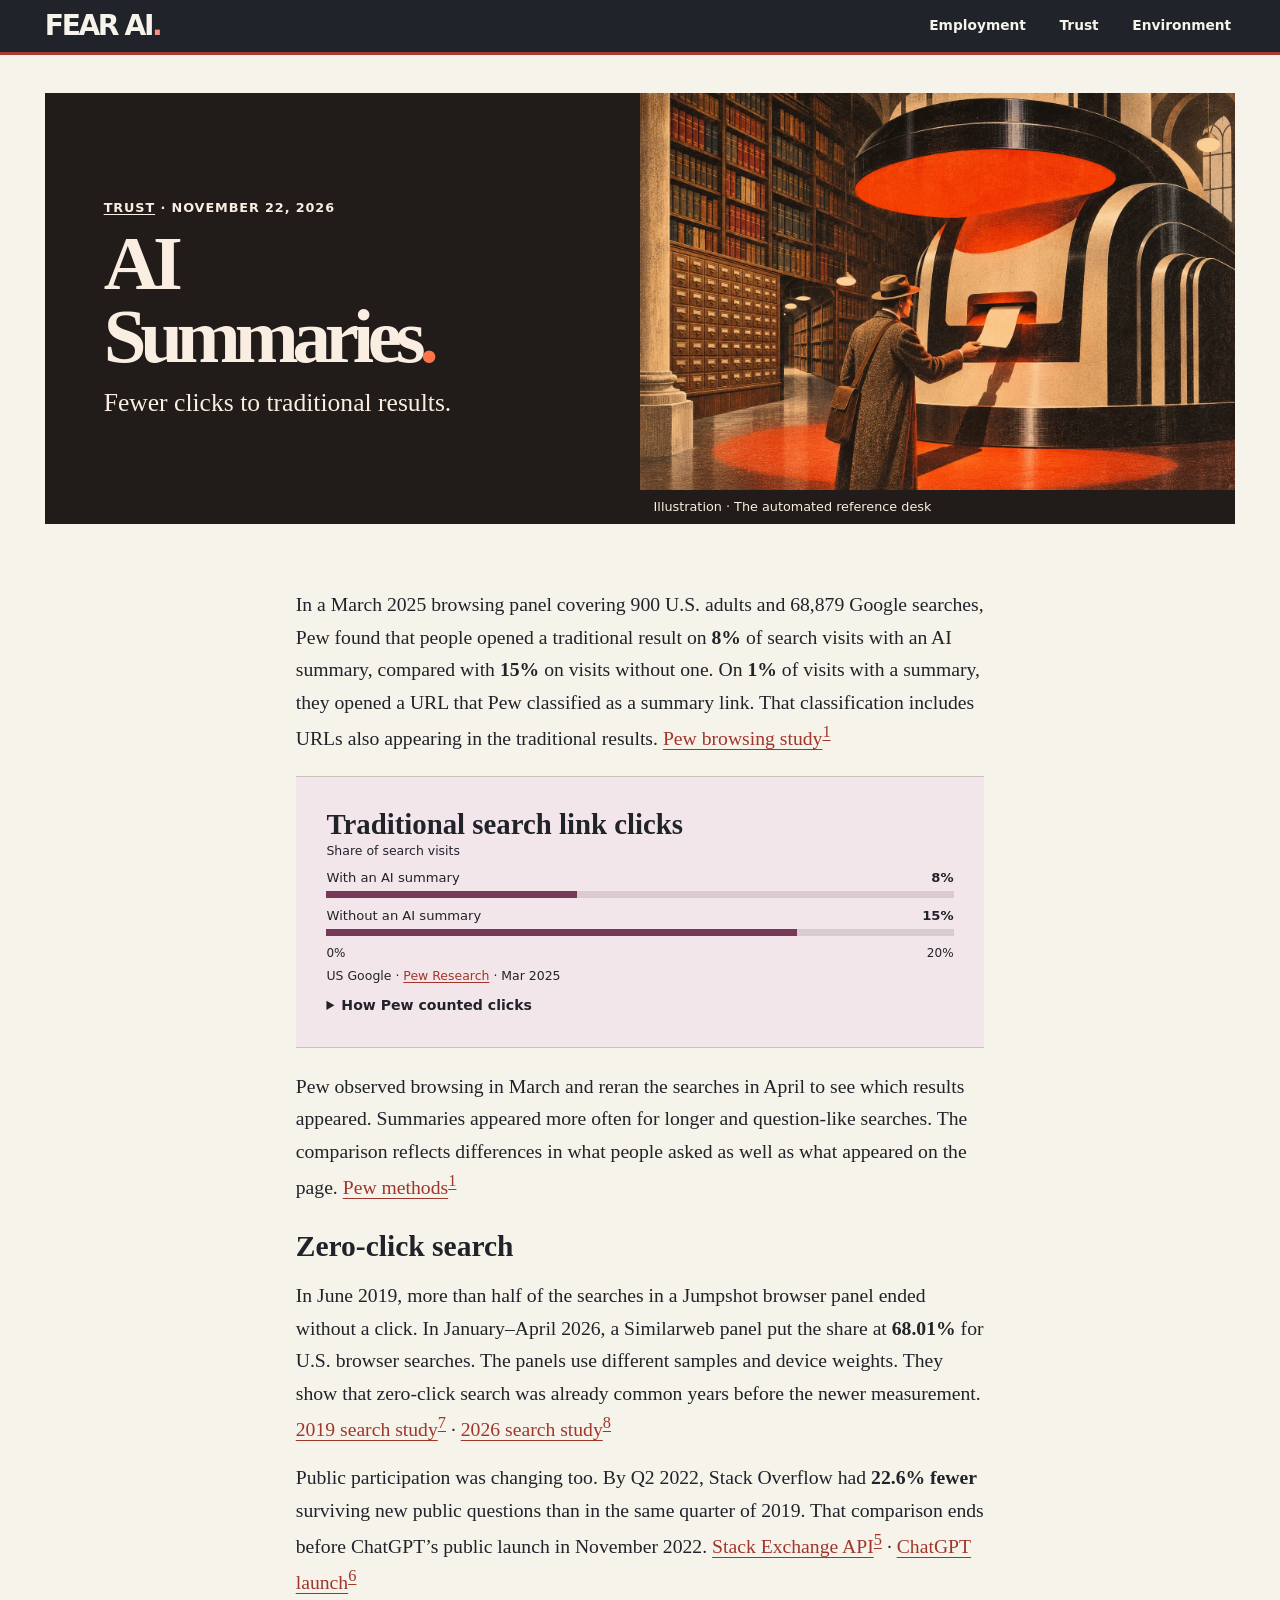
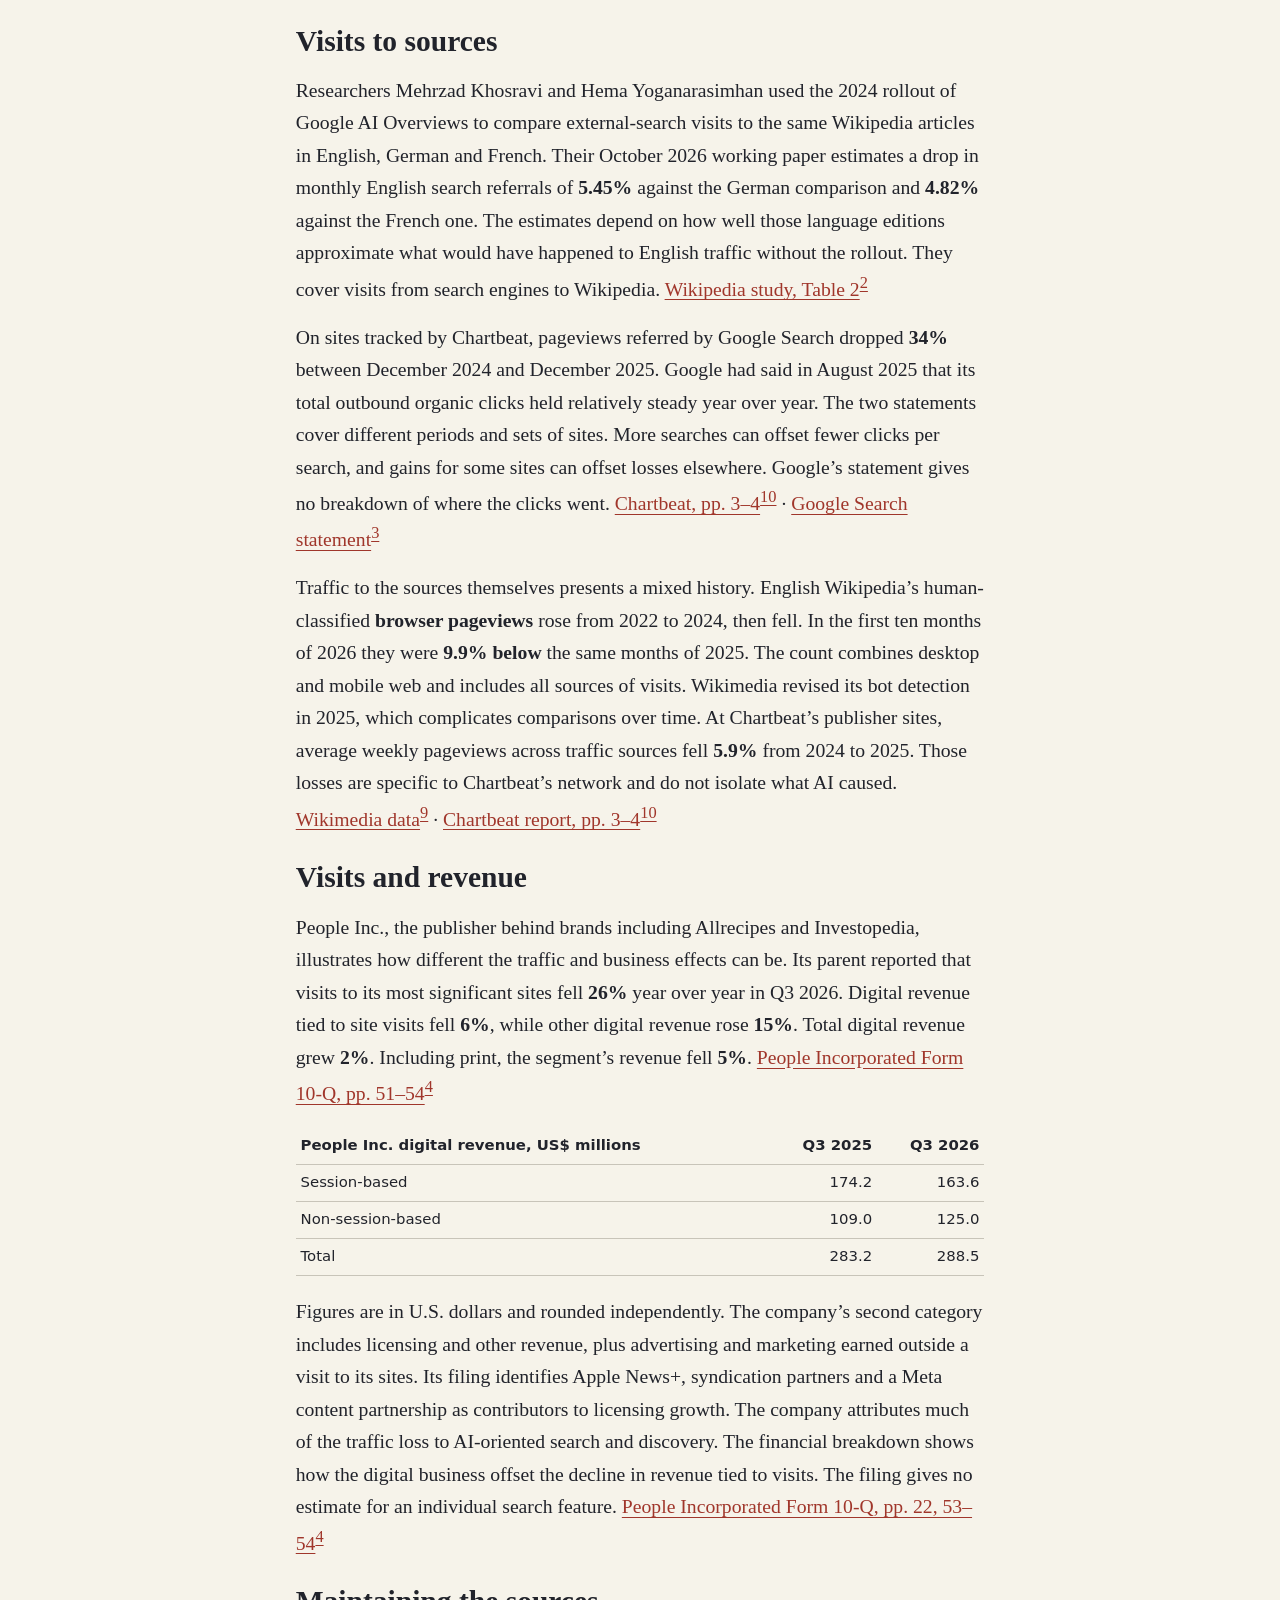
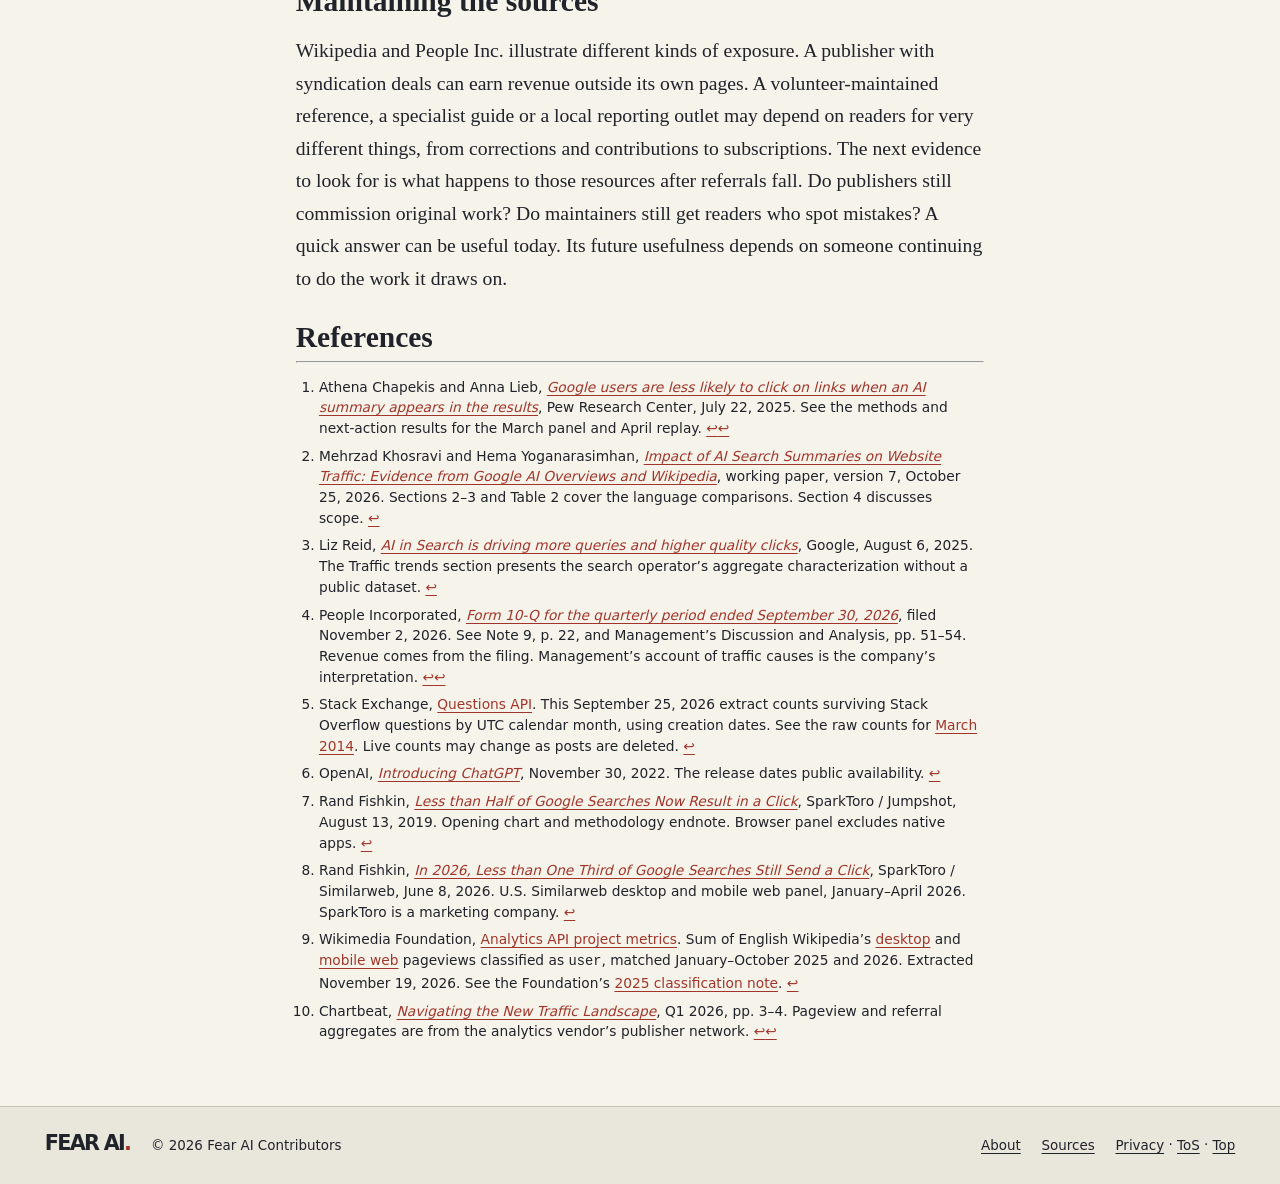
==== ai-summaries/index.html @ e3536534 "Launch the redesigned homepage and publish AI Summaries" ====
<!doctype html>
<html lang="en">
<head>
  <meta charset="utf-8">
  <meta name="viewport" content="width=device-width, initial-scale=1">
  <meta name="description" content="Fewer clicks to traditional results.">
  <meta name="theme-color" content="#21232b">
  <title>AI Summaries — Fear AI</title>
  <link rel="canonical" href="https://aifearai.com/ai-summaries/">
  <link rel="icon" href="/assets/mark.svg" type="image/svg+xml">
  <link rel="stylesheet" href="/assets/editorial.css">
  <meta property="og:image" content="https://aifearai.com/assets/kiosk.webp">
</head>
<body class="editorial" id="top">
  <a class="skip" href="#main">Skip to content</a>
  <header class="front-header">
    <div class="shell front-masthead">
      <a class="wordmark" href="/" aria-label="Fear AI home">FEAR AI<span>.</span></a>
      <nav class="front-nav" aria-label="Subjects">
        <a href="/#employment">Employment</a>
        <a href="/#trust">Trust</a>
        <a href="/#environment">Environment</a>
      </nav>
    </div>
  </header>
  <main class="shell" id="main">
    <article class="publication">
      <header class="article-cover">
        <div class="cover-copy">
          <p class="cover-kicker"><a href="/#trust">Trust</a> · <time datetime="2026-11-22">November 22, 2026</time></p>
          <h1>AI<br>Summaries<span>.</span></h1>
          <p class="cover-deck">Fewer clicks to traditional results.</p>
        </div>
        <figure class="cover-art">
          <img src="/assets/kiosk.webp" width="1536" height="1024" alt="A visitor receives a slip from an oversized answer machine in a library.">
          <figcaption>Illustration · The automated reference desk</figcaption>
        </figure>
      </header>
      <div class="article-body">
        <p>In a March 2025 browsing panel covering 900 U.S. adults and 68,879 Google searches, Pew found that people opened a traditional result on <strong>8%</strong> of search visits with an AI summary, compared with <strong>15%</strong> on visits without one. On <strong>1%</strong> of visits with a summary, they opened a URL that Pew classified as a summary link. That classification includes URLs also appearing in the traditional results. <a href="https://www.pewresearch.org/short-reads/2025/07/21/google-users-are-less-likely-to-click-on-links-when-an-ai-summary-appears-in-the-results/">Pew browsing study</a><sup id="fnref-ref-pew-search-clicks"><a class="footnote-ref" href="#fn-ref-pew-search-clicks">1</a></sup></p>
<div class="article-evidence front-evidence"><figure aria-labelledby="evidence-chart-title" aria-describedby="evidence-source">
          <h2 id="evidence-chart-title">Traditional search link clicks</h2>
          <p class="evidence-unit">Share of search visits</p>
          <dl class="evidence-bars">
            <div style="--bar: 40%">
              <dt>With an AI summary</dt>
              <dd>8%</dd>
            </div>
            <div style="--bar: 75%">
              <dt>Without an AI summary</dt>
              <dd>15%</dd>
            </div>
          </dl>
          <div class="evidence-axis" aria-hidden="true"><span>0%</span><span>20%</span></div>
          <figcaption class="chart-source" id="evidence-source">US Google · <a href="https://www.pewresearch.org/short-reads/2025/07/21/google-users-are-less-likely-to-click-on-links-when-an-ai-summary-appears-in-the-results/">Pew Research</a> · Mar 2025</figcaption>
        </figure>
        <details>
          <summary>How Pew counted clicks</summary>
          <p>Pew reconstructed result pages in April. A URL in both the summary and the traditional results counted as a summary link.</p>
        </details></div>

<p>Pew observed browsing in March and reran the searches in April to see which results appeared. Summaries appeared more often for longer and question-like searches. The comparison reflects differences in what people asked as well as what appeared on the page. <a href="https://www.pewresearch.org/short-reads/2025/07/21/google-users-are-less-likely-to-click-on-links-when-an-ai-summary-appears-in-the-results/">Pew methods</a><sup id="fnref2-ref-pew-search-clicks"><a class="footnote-ref" href="#fn-ref-pew-search-clicks">1</a></sup></p>
<h2>Zero-click search</h2>
<p>In June 2019, more than half of the searches in a Jumpshot browser panel ended without a click. In January–April 2026, a Similarweb panel put the share at <strong>68.01%</strong> for U.S. browser searches. The panels use different samples and device weights. They show that zero-click search was already common years before the newer measurement. <a href="https://sparktoro.com/blog/less-than-half-of-google-searches-now-result-in-a-click/">2019 search study</a><sup id="fnref-ref-zero-click-early"><a class="footnote-ref" href="#fn-ref-zero-click-early">7</a></sup> · <a href="https://sparktoro.com/blog/in-2026-less-than-one-third-of-google-searches-still-send-a-click/">2026 search study</a><sup id="fnref-ref-zero-click-recent"><a class="footnote-ref" href="#fn-ref-zero-click-recent">8</a></sup></p>
<p>Public participation was changing too. By Q2 2022, Stack Overflow had <strong>22.6% fewer</strong> surviving new public questions than in the same quarter of 2019. That comparison ends before ChatGPT’s public launch in November 2022. <a href="https://api.stackexchange.com/docs/questions">Stack Exchange API</a><sup id="fnref-ref-stack-questions"><a class="footnote-ref" href="#fn-ref-stack-questions">5</a></sup> · <a href="https://openai.com/index/chatgpt/">ChatGPT launch</a><sup id="fnref-ref-chatgpt-launch"><a class="footnote-ref" href="#fn-ref-chatgpt-launch">6</a></sup></p>
<h2>Visits to sources</h2>
<p>Researchers Mehrzad Khosravi and Hema Yoganarasimhan used the 2024 rollout of Google AI Overviews to compare external-search visits to the same Wikipedia articles in English, German and French. Their October 2026 working paper estimates a drop in monthly English search referrals of <strong>5.45%</strong> against the German comparison and <strong>4.82%</strong> against the French one. The estimates depend on how well those language editions approximate what would have happened to English traffic without the rollout. They cover visits from search engines to Wikipedia. <a href="https://arxiv.org/html/2602.18455v7">Wikipedia study, Table 2</a><sup id="fnref-ref-wikipedia-overviews"><a class="footnote-ref" href="#fn-ref-wikipedia-overviews">2</a></sup></p>
<p>On sites tracked by Chartbeat, pageviews referred by Google Search dropped <strong>34%</strong> between December 2024 and December 2025. Google had said in August 2025 that its total outbound organic clicks held relatively steady year over year. The two statements cover different periods and sets of sites. More searches can offset fewer clicks per search, and gains for some sites can offset losses elsewhere. Google’s statement gives no breakdown of where the clicks went. <a href="https://lp.chartbeat.com/hubfs/Chartbeat-Report-2026Q1.pdf">Chartbeat, pp. 3–4</a><sup id="fnref-ref-chartbeat-traffic"><a class="footnote-ref" href="#fn-ref-chartbeat-traffic">10</a></sup> · <a href="https://blog.google/products-and-platforms/products/search/ai-search-driving-more-queries-higher-quality-clicks/">Google Search statement</a><sup id="fnref-ref-google-organic-clicks"><a class="footnote-ref" href="#fn-ref-google-organic-clicks">3</a></sup></p>
<p>Traffic to the sources themselves presents a mixed history. English Wikipedia’s human-classified <strong>browser pageviews</strong> rose from 2022 to 2024, then fell. In the first ten months of 2026 they were <strong>9.9% below</strong> the same months of 2025. The count combines desktop and mobile web and includes all sources of visits. Wikimedia revised its bot detection in 2025, which complicates comparisons over time. At Chartbeat’s publisher sites, average weekly pageviews across traffic sources fell <strong>5.9%</strong> from 2024 to 2025. Those losses are specific to Chartbeat’s network and do not isolate what AI caused. <a href="https://doc.wikimedia.org/generated-data-platform/aqs/analytics-api/examples/project-metrics.html">Wikimedia data</a><sup id="fnref-ref-wikipedia-browser"><a class="footnote-ref" href="#fn-ref-wikipedia-browser">9</a></sup> · <a href="https://lp.chartbeat.com/hubfs/Chartbeat-Report-2026Q1.pdf">Chartbeat report, pp. 3–4</a><sup id="fnref2-ref-chartbeat-traffic"><a class="footnote-ref" href="#fn-ref-chartbeat-traffic">10</a></sup></p>
<h2>Visits and revenue</h2>
<p>People Inc., the publisher behind brands including Allrecipes and Investopedia, illustrates how different the traffic and business effects can be. Its parent reported that visits to its most significant sites fell <strong>26%</strong> year over year in Q3 2026. Digital revenue tied to site visits fell <strong>6%</strong>, while other digital revenue rose <strong>15%</strong>. Total digital revenue grew <strong>2%</strong>. Including print, the segment’s revenue fell <strong>5%</strong>. <a href="https://www.sec.gov/Archives/edgar/data/1800227/000162828026068882/ppli-20260930.htm">People Incorporated Form 10-Q, pp. 51–54</a><sup id="fnref-ref-people-digital-q3"><a class="footnote-ref" href="#fn-ref-people-digital-q3">4</a></sup></p>
<table>
<thead>
<tr>
<th>People Inc. digital revenue, US$ millions</th>
<th style="text-align: right;">Q3 2025</th>
<th style="text-align: right;">Q3 2026</th>
</tr>
</thead>
<tbody>
<tr>
<td>Session-based</td>
<td style="text-align: right;">174.2</td>
<td style="text-align: right;">163.6</td>
</tr>
<tr>
<td>Non-session-based</td>
<td style="text-align: right;">109.0</td>
<td style="text-align: right;">125.0</td>
</tr>
<tr>
<td>Total</td>
<td style="text-align: right;">283.2</td>
<td style="text-align: right;">288.5</td>
</tr>
</tbody>
</table>
<p>Figures are in U.S. dollars and rounded independently. The company’s second category includes licensing and other revenue, plus advertising and marketing earned outside a visit to its sites. Its filing identifies Apple News+, syndication partners and a Meta content partnership as contributors to licensing growth. The company attributes much of the traffic loss to AI-oriented search and discovery. The financial breakdown shows how the digital business offset the decline in revenue tied to visits. The filing gives no estimate for an individual search feature. <a href="https://www.sec.gov/Archives/edgar/data/1800227/000162828026068882/ppli-20260930.htm">People Incorporated Form 10-Q, pp. 22, 53–54</a><sup id="fnref2-ref-people-digital-q3"><a class="footnote-ref" href="#fn-ref-people-digital-q3">4</a></sup></p>
<h2>Maintaining the sources</h2>
<p>Wikipedia and People Inc. illustrate different kinds of exposure. A publisher with syndication deals can earn revenue outside its own pages. A volunteer-maintained reference, a specialist guide or a local reporting outlet may depend on readers for very different things, from corrections and contributions to subscriptions. The next evidence to look for is what happens to those resources after referrals fall. Do publishers still commission original work? Do maintainers still get readers who spot mistakes? A quick answer can be useful today. Its future usefulness depends on someone continuing to do the work it draws on.</p>
<h2 id="references">References</h2>

<div class="footnote">
<hr />
<ol>
<li id="fn-ref-pew-search-clicks">
<p>Athena Chapekis and Anna Lieb, <a href="https://www.pewresearch.org/short-reads/2025/07/21/google-users-are-less-likely-to-click-on-links-when-an-ai-summary-appears-in-the-results/"><em>Google users are less likely to click on links when an AI summary appears in the results</em></a>, Pew Research Center, July 22, 2025. See the methods and next-action results for the March panel and April replay.&#160;<a class="footnote-backref" href="#fnref-ref-pew-search-clicks" title="Jump back to footnote 1 in the text">&#8617;</a><a class="footnote-backref" href="#fnref2-ref-pew-search-clicks" title="Jump back to footnote 1 in the text">&#8617;</a></p>
</li>
<li id="fn-ref-wikipedia-overviews">
<p>Mehrzad Khosravi and Hema Yoganarasimhan, <a href="https://arxiv.org/html/2602.18455v7"><em>Impact of AI Search Summaries on Website Traffic: Evidence from Google AI Overviews and Wikipedia</em></a>, working paper, version 7, October 25, 2026. Sections 2–3 and Table 2 cover the language comparisons. Section 4 discusses scope.&#160;<a class="footnote-backref" href="#fnref-ref-wikipedia-overviews" title="Jump back to footnote 2 in the text">&#8617;</a></p>
</li>
<li id="fn-ref-google-organic-clicks">
<p>Liz Reid, <a href="https://blog.google/products-and-platforms/products/search/ai-search-driving-more-queries-higher-quality-clicks/"><em>AI in Search is driving more queries and higher quality clicks</em></a>, Google, August 6, 2025. The Traffic trends section presents the search operator’s aggregate characterization without a public dataset.&#160;<a class="footnote-backref" href="#fnref-ref-google-organic-clicks" title="Jump back to footnote 3 in the text">&#8617;</a></p>
</li>
<li id="fn-ref-people-digital-q3">
<p>People Incorporated, <a href="https://www.sec.gov/Archives/edgar/data/1800227/000162828026068882/ppli-20260930.htm"><em>Form 10-Q for the quarterly period ended September 30, 2026</em></a>, filed November 2, 2026. See Note 9, p. 22, and Management’s Discussion and Analysis, pp. 51–54. Revenue comes from the filing. Management’s account of traffic causes is the company’s interpretation.&#160;<a class="footnote-backref" href="#fnref-ref-people-digital-q3" title="Jump back to footnote 4 in the text">&#8617;</a><a class="footnote-backref" href="#fnref2-ref-people-digital-q3" title="Jump back to footnote 4 in the text">&#8617;</a></p>
</li>
<li id="fn-ref-stack-questions">
<p>Stack Exchange, <a href="https://api.stackexchange.com/docs/questions">Questions API</a>. This September 25, 2026 extract counts surviving Stack Overflow questions by UTC calendar month, using creation dates. See the raw counts for <a href="https://api.stackexchange.com/2.3/questions?site=stackoverflow&amp;fromdate=1393632000&amp;todate=1396310399&amp;filter=total">March 2014</a>. Live counts may change as posts are deleted.&#160;<a class="footnote-backref" href="#fnref-ref-stack-questions" title="Jump back to footnote 5 in the text">&#8617;</a></p>
</li>
<li id="fn-ref-chatgpt-launch">
<p>OpenAI, <a href="https://openai.com/index/chatgpt/"><em>Introducing ChatGPT</em></a>, November 30, 2022. The release dates public availability.&#160;<a class="footnote-backref" href="#fnref-ref-chatgpt-launch" title="Jump back to footnote 6 in the text">&#8617;</a></p>
</li>
<li id="fn-ref-zero-click-early">
<p>Rand Fishkin, <a href="https://sparktoro.com/blog/less-than-half-of-google-searches-now-result-in-a-click/"><em>Less than Half of Google Searches Now Result in a Click</em></a>, SparkToro / Jumpshot, August 13, 2019. Opening chart and methodology endnote. Browser panel excludes native apps.&#160;<a class="footnote-backref" href="#fnref-ref-zero-click-early" title="Jump back to footnote 7 in the text">&#8617;</a></p>
</li>
<li id="fn-ref-zero-click-recent">
<p>Rand Fishkin, <a href="https://sparktoro.com/blog/in-2026-less-than-one-third-of-google-searches-still-send-a-click/"><em>In 2026, Less than One Third of Google Searches Still Send a Click</em></a>, SparkToro / Similarweb, June 8, 2026. U.S. Similarweb desktop and mobile web panel, January–April 2026. SparkToro is a marketing company.&#160;<a class="footnote-backref" href="#fnref-ref-zero-click-recent" title="Jump back to footnote 8 in the text">&#8617;</a></p>
</li>
<li id="fn-ref-wikipedia-browser">
<p>Wikimedia Foundation, <a href="https://doc.wikimedia.org/generated-data-platform/aqs/analytics-api/examples/project-metrics.html">Analytics API project metrics</a>. Sum of English Wikipedia’s <a href="https://wikimedia.org/api/rest_v1/metrics/pageviews/aggregate/en.wikipedia.org/desktop/user/monthly/2015070100/2026103100">desktop</a> and <a href="https://wikimedia.org/api/rest_v1/metrics/pageviews/aggregate/en.wikipedia.org/mobile-web/user/monthly/2015070100/2026103100">mobile web</a> pageviews classified as <code>user</code>, matched January–October 2025 and 2026. Extracted November 19, 2026. See the Foundation’s <a href="https://wikimediafoundation.org/news/2025/10/17/new-user-trends-on-wikipedia/">2025 classification note</a>.&#160;<a class="footnote-backref" href="#fnref-ref-wikipedia-browser" title="Jump back to footnote 9 in the text">&#8617;</a></p>
</li>
<li id="fn-ref-chartbeat-traffic">
<p>Chartbeat, <a href="https://lp.chartbeat.com/hubfs/Chartbeat-Report-2026Q1.pdf"><em>Navigating the New Traffic Landscape</em></a>, Q1 2026, pp. 3–4. Pageview and referral aggregates are from the analytics vendor’s publisher network.&#160;<a class="footnote-backref" href="#fnref-ref-chartbeat-traffic" title="Jump back to footnote 10 in the text">&#8617;</a><a class="footnote-backref" href="#fnref2-ref-chartbeat-traffic" title="Jump back to footnote 10 in the text">&#8617;</a></p>
</li>
</ol>
</div>
      </div>
    </article>
  </main>
  <footer class="front-footer">
    <div class="shell footer-content">
      <div class="front-identity">
        <a class="wordmark" href="/" aria-label="Fear AI home">FEAR AI<span>.</span></a>
        <span>© 2026 Fear AI Contributors</span>
      </div>
      <div class="footer-links">
        <a href="/perspective/">About</a>
        <a href="/sources/">Sources</a>
        <span class="footer-legal"><a href="/privacy/">Privacy</a> · <a href="/terms/">ToS</a> · <a href="#top">Top</a></span>
      </div>
    </div>
  </footer>
</body>
</html>
---- assets/editorial.css ----
body.editorial {
  --paper: #f6f3ea;
  --ink: #21232b;
  --rule: #c8c4b9;
  --accent: #a0362b;
  --figure: #e5e8f0;
  --employment-paper: #e5edf5;
  --trust-paper: #f3e6ea;
  --environment-paper: #eee8d5;
}



.skip { z-index: 3; color: var(--ink); }

html { scroll-padding-top: 5rem; }
body.editorial {
  margin: 0;
  background: var(--paper);
  color: var(--ink);
  font: 1rem/1.55 system-ui, -apple-system, sans-serif;
  --serif: Georgia, "Times New Roman", serif;
  --sans: system-ui, -apple-system, sans-serif;
}
.editorial *, .editorial *::before, .editorial *::after { box-sizing: border-box; }
.editorial a { color: inherit; text-underline-offset: .19em; }
.editorial a:focus-visible, .editorial summary:focus-visible { outline: 2px solid currentColor; outline-offset: 4px; }
.editorial h1, .editorial h2, .editorial p, .editorial figure, .editorial dl, .editorial dd { margin: 0; }
.editorial h1 { font: 700 clamp(3.25rem, 7vw, 7rem)/.95 var(--serif); letter-spacing: -.08em; margin-block: .14em .17em; }
.editorial .skip { position: absolute; inset-block-start: -100px; padding: .6em; background: var(--paper); }
.editorial .skip:focus { inset-block-start: 0; }
.editorial .shell, .front-header .shell, .front-footer .shell {
  width: min(100% - clamp(30px, 7vw, 108px), 1260px);
  margin-inline: auto;
}
.front-header .wordmark, .front-footer .wordmark {
  font: 900 1.6rem/1 system-ui, -apple-system, sans-serif;
  letter-spacing: -.085em;
  text-decoration: none;
  white-space: nowrap;
}
.front-footer .wordmark span { color: #a0362b; }
.front-header {
  position: sticky;
  inset-block-start: 0;
  z-index: 2;
  color: #f6f3ea;
  background: #21232b;
  border-block-end: 3px solid #a83b33;
}
.front-masthead {
  display: flex;
  justify-content: space-between;
  align-items: center;
  gap: 1rem 2rem;
  padding-block: .65rem;
}
.front-masthead .wordmark { font-size: clamp(1.45rem, 2.2vw, 2.1rem); }
.front-masthead .wordmark span { color: #f8927e; }

.front-header .front-nav {
  display: flex;
  position: static;
  inset: auto;
  width: auto;
  padding: 0;
  background: transparent;
  box-shadow: none;
  border: 0;
  align-items: baseline;
  gap: 0 clamp(.5rem, 2vw, 1.8rem);
  flex-wrap: nowrap;
}
.front-nav a {
  display: inline-block;
  padding: .3rem .25rem;
  font: 700 .86rem/1.55 system-ui, -apple-system, sans-serif;
  color: inherit;
  text-decoration-line: underline;
  text-decoration-color: transparent;
  text-underline-offset: .36em;
}
.front-nav a:hover,
.front-nav a:focus-visible,
body:has(#employment:target) .front-nav a[href="/#employment"],
body:has(#trust:target) .front-nav a[href="/#trust"],
body:has(#environment:target) .front-nav a[href="/#environment"] {
  text-decoration-color: #ffd0c1;
  text-decoration-thickness: 2px;
}

.front-opening {
  display: grid;
  grid-template-columns: minmax(0, 1fr) minmax(0, 1fr);
  align-items: stretch;
  margin-block: clamp(1.05rem, 2.5vw, 2.3rem) clamp(1.15rem, 3vw, 2.6rem);
  border-block: 1px solid var(--rule);
}
.opening-copy { align-self: center; padding: clamp(1.5rem, 4vw, 4.1rem); }
.opening-copy h1 { font-size: clamp(3.2rem, 6.4vw, 6.25rem); }
.opening-copy h1 span { color: var(--accent); }
.opening-copy p {
  max-width: 27ch;
  font: clamp(1.25rem, 2.35vw, 2rem)/1.25 var(--serif);
  text-wrap: pretty;
}
.front-figure {
  position: relative;
  display: grid;
  place-items: center;
  padding: .6rem 1rem 1.15rem;
  background: var(--figure);
}
.front-figure img {
  display: block;
  width: min(100%, 425px);
  height: auto;
}
.front-figure figcaption {
  position: absolute;
  inset: auto .85rem .65rem auto;
  font: 700 .78rem/1.3 ui-monospace, monospace;
}

.front-subjects {
  display: grid;
  grid-template-columns: repeat(3, minmax(0, 1fr));
  gap: clamp(.9rem, 2.25vw, 2rem);
}
.front-subject {
  border-block-start: 3px solid var(--subject);
  padding: .8rem clamp(.75rem, 1.2vw, 1rem) 1.15rem;
  background: var(--subject-paper);
  scroll-margin-top: .4rem;
}
.front-subject.jobs { --subject-paper: var(--employment-paper); --subject: #2f5376; }
.front-subject.trust { --subject-paper: var(--trust-paper); --subject: #773b52; }
.front-subject.environment { --subject-paper: var(--environment-paper); --subject: #665122; }
.front-subject h2 {
  margin-block-end: .65rem;
  color: var(--subject);
  font-size: .76rem;
  text-transform: uppercase;
  letter-spacing: .10em;
}
.front-subject:target h2 { text-decoration: underline; text-underline-offset: .3em; }
.story-link {
  display: flex;
  flex-direction: column;
  gap: .65rem;
  text-decoration: none;
}
.story-link:hover h3,
.story-link:focus-visible h3 { text-decoration: underline; text-decoration-thickness: 1px; }
.story-link img {
  display: block;
  width: 100%;
  height: auto;
  aspect-ratio: 3 / 2;
  object-fit: cover;
  background: var(--figure);
}
.story-link h3 {
  margin: 0;
  font: 700 clamp(1.5rem, 2.65vw, 2.35rem)/1.04 var(--serif);
  letter-spacing: -.05em;
  text-wrap: balance;
}
.front-story p {
  margin-block-start: .45rem;
  max-width: 38ch;
  font-size: .95rem;
}
.front-evidence {
  display: grid;
  grid-template-columns: 1fr 1fr;
  gap: 1.2rem clamp(1.2rem, 4vw, 3.4rem);
  border-block: 1px solid var(--rule);
  margin-block: clamp(1rem, 3vw, 2.5rem) clamp(1.5rem, 4vw, 3.5rem);
  background: var(--trust-paper);
  padding: clamp(1rem, 2.4vw, 2rem);
}
.front-evidence h2 { font: 700 clamp(1.24rem, 2.4vw, 1.8rem)/1.16 var(--serif); }
.front-evidence h2 + p { margin-block: .45rem .65rem; }
.front-evidence details { margin-block-start: .55rem; font-size: .88rem; }
.front-evidence summary { cursor: pointer; font-weight: 650; }
.front-evidence details p { margin-block-start: .4rem; }
.front-evidence h3 { margin: 0; font-size: .87rem; font-weight: 650; }
.evidence-unit { font-size: .78rem; }
.evidence-bars > div {
  display: grid;
  grid-template-columns: 1fr auto;
  gap: .2rem .75rem;
  margin-block: .5rem;
  font-size: .82rem;
}
.evidence-bars > div::after {
  content: "";
  grid-column: 1 / -1;
  height: .45rem;
  background: linear-gradient(to right, #763a58 var(--bar), #dbcbd0 var(--bar));
}
.evidence-bars dd { font-weight: 730; font-variant-numeric: tabular-nums; }
.evidence-axis { display: flex; justify-content: space-between; font-size: .75rem; }

@media (max-width: 730px) {
  html { scroll-padding-top: 6.4rem; }
  .front-masthead { flex-wrap: wrap; gap: .3rem 1rem; }
  .front-nav { margin-inline-start: -.25em; }
  .front-nav a { font-size: .83rem; padding-block: .36rem; }
  .front-opening, .front-subjects, .front-evidence { grid-template-columns: 1fr; }
  .opening-copy { padding: .45rem .1rem 1.1rem; }
  .opening-copy h1 { font-size: clamp(2.8rem, 12.3vw, 5.5rem); }
  .front-figure img { width: min(100%, 355px); }
  .front-subject { padding-block-end: .65rem; }
  .front-evidence figure { border-block-start: 1px solid var(--rule); padding-block-start: .8rem; }
}

@media (prefers-reduced-motion: no-preference) {
  html { scroll-behavior: smooth; }
  .front-nav a { transition: text-decoration-color .17s ease-out; }
}

.front-footer { background: #e9e6dc; border-block-start: 1px solid var(--rule, #c8c4b9); }
.footer-content, .front-identity, .footer-links {
  display: flex;
  align-items: baseline;
  flex-wrap: wrap;
  gap: .55rem 1.3rem;
}
.footer-content { justify-content: space-between; padding-block: clamp(1rem, 2vw, 1.8rem); }
.front-identity, .footer-links { font-size: .84rem; }
.front-identity .wordmark { font-size: 1.3rem; }
.footer-links { margin-inline-start: auto; }
.footer-links a { display: inline-block; padding-block: .25em; }
.footer-legal { margin-inline-start: auto; white-space: nowrap; }
.chart-source { margin-block-start: .3rem; font-size: .78rem; }

.front-footer { color: #21232b; font-family: system-ui, -apple-system, sans-serif; }
.front-footer .footer-links a { color: inherit; text-decoration: underline; text-underline-offset: .19em; }
.front-footer .footer-links { justify-content: flex-start; }
@media (max-width: 745px) {
  .front-footer .footer-links { width: 100%; column-gap: .8rem; }
}


.article-cover { display: grid; grid-template-columns: 1fr 1fr; margin-block-start: clamp(1rem, 3vw, 2.5rem); color: #f9eee1; background: #211b19; }
.cover-copy { align-self: center; padding: clamp(1.2rem, 4.6vw, 4rem); }
.cover-kicker { font-size: .8rem; font-weight: 700; letter-spacing: .07em; text-transform: uppercase; }
.article-cover h1 { font-size: clamp(3rem, 6vw, 6.25rem); }
.article-cover h1 span { color: #ff744b; }
.cover-deck { font: clamp(1.16rem, 2.5vw, 1.6rem)/1.25 var(--serif); }
.cover-art { display: flex; flex-direction: column; min-width: 0; }
.cover-art img { display: block; width: 100%; height: 100%; aspect-ratio: 3 / 2; object-fit: cover; }
.cover-art figcaption { padding: .45rem .85rem; font-size: .8rem; }
.article-body { max-width: 70ch; margin: clamp(1.5rem, 5vw, 4rem) auto; font: clamp(1.06rem, 1.65vw, 1.23rem)/1.65 var(--serif); overflow-wrap: anywhere; }
.article-body > p { margin-block: 1rem; }
.article-body > h2 { margin-block-start: 1.65rem; line-height: 1.13; }
.article-body a { color: var(--accent); }
.article-body .article-evidence { display: block; font: 1rem/1.5 var(--sans); margin-block: 1.4rem; }
.article-evidence .evidence-unit { margin: 0; }
.article-evidence figure { border: 0; padding: 0; }
.article-body table { width: 100%; border-collapse: collapse; margin-block: 1.2rem; font: clamp(.79rem, 1.35vw, .93rem)/1.45 var(--sans); font-variant-numeric: tabular-nums; }
.article-body th, .article-body td { padding: .45rem .3rem; border-bottom: 1px solid var(--rule); }
.article-body th, .article-body td { text-align: end; }
.article-body th:first-child, .article-body td:first-child { text-align: start; }
.article-body .footnote { font: .86rem/1.5 var(--sans); }
.article-body .footnote ol { padding-inline-start: 1.45rem; }
.article-body .footnote li { margin-block: .45rem; }
@media (max-width: 730px) {
  .article-cover { grid-template-columns: minmax(0, 1fr); }
  .article-cover h1 { font-size: clamp(2.95rem, 12.3vw, 5rem); }
  .cover-art img { height: auto; }
}
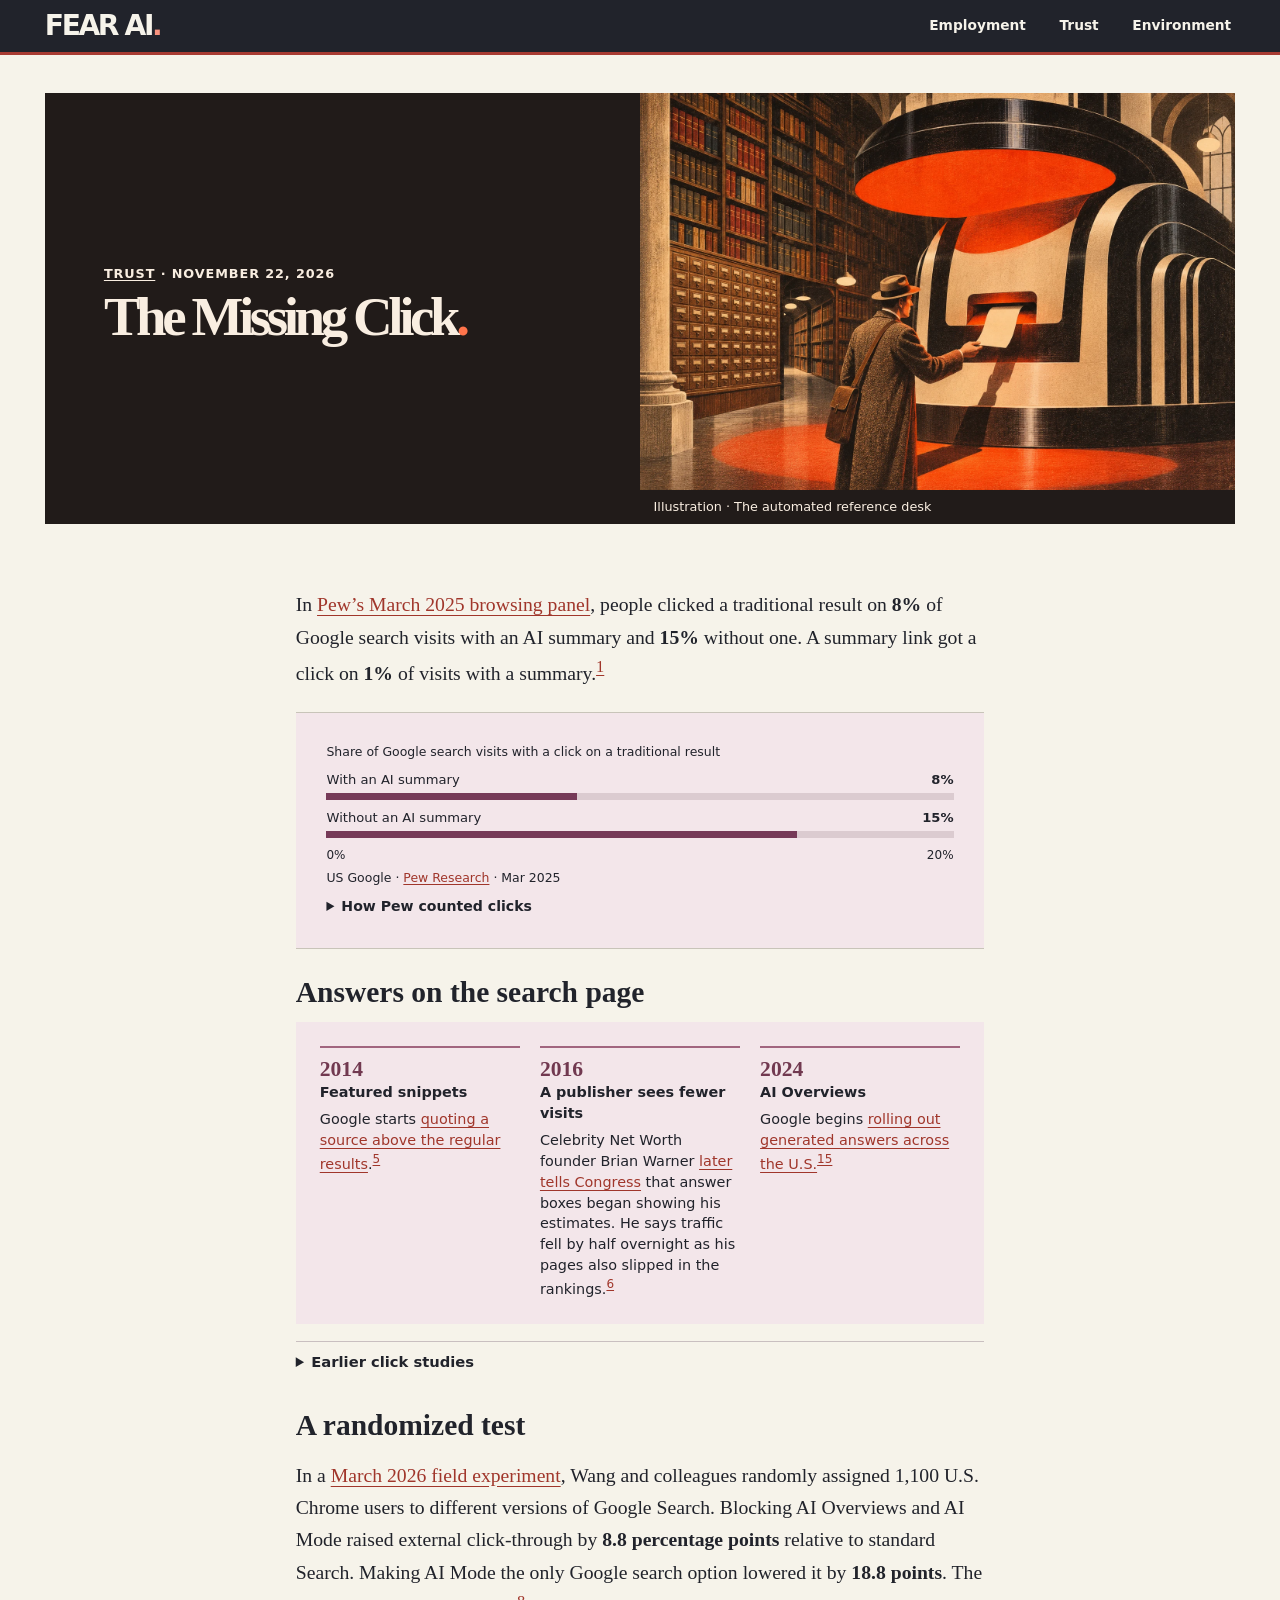
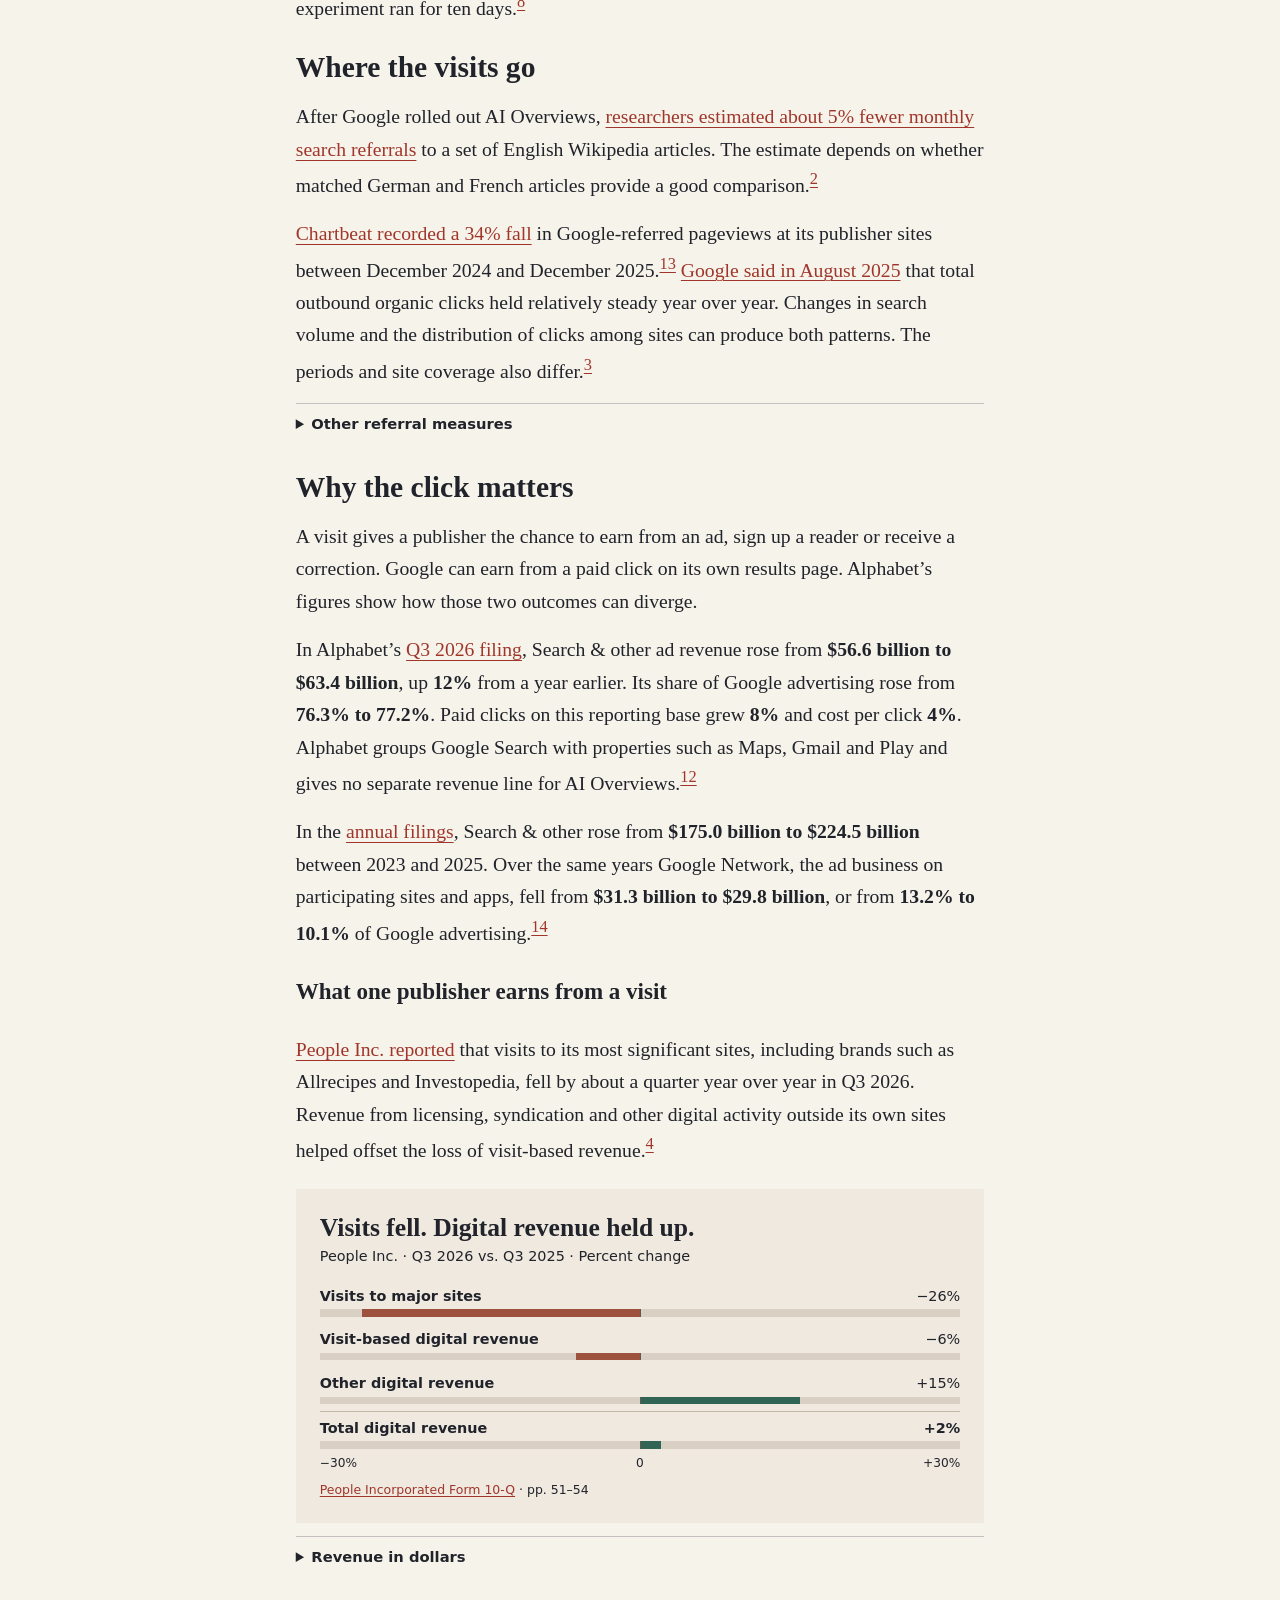
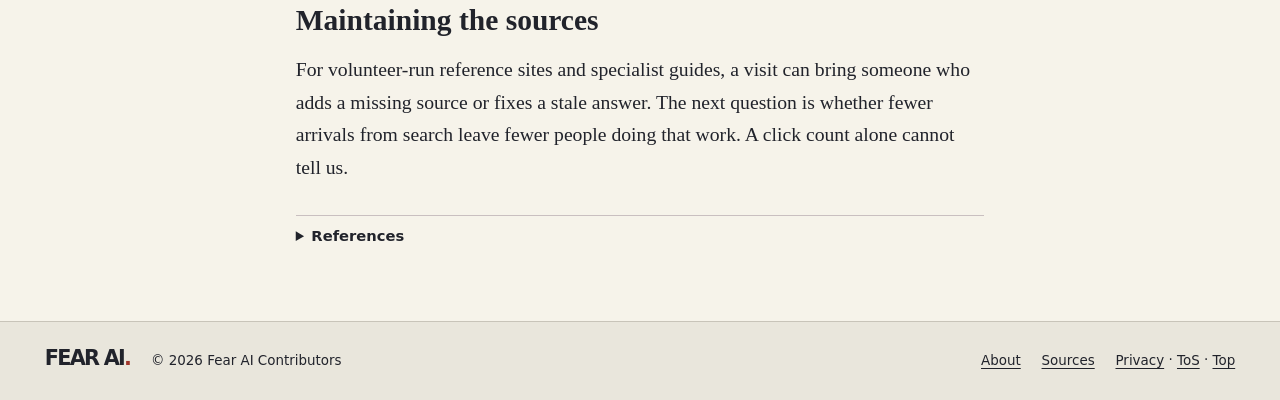
==== commit e9c92bf9: "Revise AI Summaries as The Missing Click and unify subject navigation" ====
--- a/ai-summaries/index.html
+++ b/ai-summaries/index.html
@@ -3,16 +3,15 @@
 <head>
   <meta charset="utf-8">
   <meta name="viewport" content="width=device-width, initial-scale=1">
-  <meta name="description" content="Fewer clicks to traditional results.">
+  <meta name="description" content="How Google answer boxes and AI summaries change who gets the click.">
   <meta name="theme-color" content="#21232b">
-  <title>AI Summaries — Fear AI</title>
+  <title>The Missing Click — Fear AI</title>
   <link rel="canonical" href="https://aifearai.com/ai-summaries/">
   <link rel="icon" href="/assets/mark.svg" type="image/svg+xml">
   <link rel="stylesheet" href="/assets/editorial.css">
   <meta property="og:image" content="https://aifearai.com/assets/kiosk.webp">
 </head>
 <body class="editorial" id="top">
-  <a class="skip" href="#main">Skip to content</a>
   <header class="front-header">
     <div class="shell front-masthead">
       <a class="wordmark" href="/" aria-label="Fear AI home">FEAR AI<span>.</span></a>
@@ -28,8 +27,7 @@
       <header class="article-cover">
         <div class="cover-copy">
           <p class="cover-kicker"><a href="/#trust">Trust</a> · <time datetime="2026-11-22">November 22, 2026</time></p>
-          <h1>AI<br>Summaries<span>.</span></h1>
-          <p class="cover-deck">Fewer clicks to traditional results.</p>
+          <h1>The Missing Click<span>.</span></h1>
         </div>
         <figure class="cover-art">
           <img src="/assets/kiosk.webp" width="1536" height="1024" alt="A visitor receives a slip from an oversized answer machine in a library.">
@@ -37,10 +35,9 @@
         </figure>
       </header>
       <div class="article-body">
-        <p>In a March 2025 browsing panel covering 900 U.S. adults and 68,879 Google searches, Pew found that people opened a traditional result on <strong>8%</strong> of search visits with an AI summary, compared with <strong>15%</strong> on visits without one. On <strong>1%</strong> of visits with a summary, they opened a URL that Pew classified as a summary link. That classification includes URLs also appearing in the traditional results. <a href="https://www.pewresearch.org/short-reads/2025/07/21/google-users-are-less-likely-to-click-on-links-when-an-ai-summary-appears-in-the-results/">Pew browsing study</a><sup id="fnref-ref-pew-search-clicks"><a class="footnote-ref" href="#fn-ref-pew-search-clicks">1</a></sup></p>
+        <p>In <a href="https://www.pewresearch.org/short-reads/2025/07/21/google-users-are-less-likely-to-click-on-links-when-an-ai-summary-appears-in-the-results/">Pew’s March 2025 browsing panel</a>, people clicked a traditional result on <strong>8%</strong> of Google search visits with an AI summary and <strong>15%</strong> without one. A summary link got a click on <strong>1%</strong> of visits with a summary.<sup id="fnref-ref-pew-search-clicks"><a class="footnote-ref" href="#fn-ref-pew-search-clicks">1</a></sup></p>
 <div class="article-evidence front-evidence"><figure aria-labelledby="evidence-chart-title" aria-describedby="evidence-source">
-          <h2 id="evidence-chart-title">Traditional search link clicks</h2>
-          <p class="evidence-unit">Share of search visits</p>
+          <p class="evidence-unit" id="evidence-chart-title">Share of Google search visits with a click on a traditional result</p>
           <dl class="evidence-bars">
             <div style="--bar: 40%">
               <dt>With an AI summary</dt>
@@ -56,19 +53,64 @@
         </figure>
         <details>
           <summary>How Pew counted clicks</summary>
-          <p>Pew reconstructed result pages in April. A URL in both the summary and the traditional results counted as a summary link.</p>
+          <p>Pew logged 68,879 Google searches by 900 U.S. adults in March. It reran the searches in April to identify the results. A URL found in both places counted as a summary link. The published method does not say how sponsored results were handled or report paid clicks separately. AI summaries appeared more often on long or question-like queries, so the with-summary and without-summary groups also differed in what they looked up.</p>
         </details></div>
 
-<p>Pew observed browsing in March and reran the searches in April to see which results appeared. Summaries appeared more often for longer and question-like searches. The comparison reflects differences in what people asked as well as what appeared on the page. <a href="https://www.pewresearch.org/short-reads/2025/07/21/google-users-are-less-likely-to-click-on-links-when-an-ai-summary-appears-in-the-results/">Pew methods</a><sup id="fnref2-ref-pew-search-clicks"><a class="footnote-ref" href="#fn-ref-pew-search-clicks">1</a></sup></p>
-<h2>Zero-click search</h2>
-<p>In June 2019, more than half of the searches in a Jumpshot browser panel ended without a click. In January–April 2026, a Similarweb panel put the share at <strong>68.01%</strong> for U.S. browser searches. The panels use different samples and device weights. They show that zero-click search was already common years before the newer measurement. <a href="https://sparktoro.com/blog/less-than-half-of-google-searches-now-result-in-a-click/">2019 search study</a><sup id="fnref-ref-zero-click-early"><a class="footnote-ref" href="#fn-ref-zero-click-early">7</a></sup> · <a href="https://sparktoro.com/blog/in-2026-less-than-one-third-of-google-searches-still-send-a-click/">2026 search study</a><sup id="fnref-ref-zero-click-recent"><a class="footnote-ref" href="#fn-ref-zero-click-recent">8</a></sup></p>
-<p>Public participation was changing too. By Q2 2022, Stack Overflow had <strong>22.6% fewer</strong> surviving new public questions than in the same quarter of 2019. That comparison ends before ChatGPT’s public launch in November 2022. <a href="https://api.stackexchange.com/docs/questions">Stack Exchange API</a><sup id="fnref-ref-stack-questions"><a class="footnote-ref" href="#fn-ref-stack-questions">5</a></sup> · <a href="https://openai.com/index/chatgpt/">ChatGPT launch</a><sup id="fnref-ref-chatgpt-launch"><a class="footnote-ref" href="#fn-ref-chatgpt-launch">6</a></sup></p>
-<h2>Visits to sources</h2>
-<p>Researchers Mehrzad Khosravi and Hema Yoganarasimhan used the 2024 rollout of Google AI Overviews to compare external-search visits to the same Wikipedia articles in English, German and French. Their October 2026 working paper estimates a drop in monthly English search referrals of <strong>5.45%</strong> against the German comparison and <strong>4.82%</strong> against the French one. The estimates depend on how well those language editions approximate what would have happened to English traffic without the rollout. They cover visits from search engines to Wikipedia. <a href="https://arxiv.org/html/2602.18455v7">Wikipedia study, Table 2</a><sup id="fnref-ref-wikipedia-overviews"><a class="footnote-ref" href="#fn-ref-wikipedia-overviews">2</a></sup></p>
-<p>On sites tracked by Chartbeat, pageviews referred by Google Search dropped <strong>34%</strong> between December 2024 and December 2025. Google had said in August 2025 that its total outbound organic clicks held relatively steady year over year. The two statements cover different periods and sets of sites. More searches can offset fewer clicks per search, and gains for some sites can offset losses elsewhere. Google’s statement gives no breakdown of where the clicks went. <a href="https://lp.chartbeat.com/hubfs/Chartbeat-Report-2026Q1.pdf">Chartbeat, pp. 3–4</a><sup id="fnref-ref-chartbeat-traffic"><a class="footnote-ref" href="#fn-ref-chartbeat-traffic">10</a></sup> · <a href="https://blog.google/products-and-platforms/products/search/ai-search-driving-more-queries-higher-quality-clicks/">Google Search statement</a><sup id="fnref-ref-google-organic-clicks"><a class="footnote-ref" href="#fn-ref-google-organic-clicks">3</a></sup></p>
-<p>Traffic to the sources themselves presents a mixed history. English Wikipedia’s human-classified <strong>browser pageviews</strong> rose from 2022 to 2024, then fell. In the first ten months of 2026 they were <strong>9.9% below</strong> the same months of 2025. The count combines desktop and mobile web and includes all sources of visits. Wikimedia revised its bot detection in 2025, which complicates comparisons over time. At Chartbeat’s publisher sites, average weekly pageviews across traffic sources fell <strong>5.9%</strong> from 2024 to 2025. Those losses are specific to Chartbeat’s network and do not isolate what AI caused. <a href="https://doc.wikimedia.org/generated-data-platform/aqs/analytics-api/examples/project-metrics.html">Wikimedia data</a><sup id="fnref-ref-wikipedia-browser"><a class="footnote-ref" href="#fn-ref-wikipedia-browser">9</a></sup> · <a href="https://lp.chartbeat.com/hubfs/Chartbeat-Report-2026Q1.pdf">Chartbeat report, pp. 3–4</a><sup id="fnref2-ref-chartbeat-traffic"><a class="footnote-ref" href="#fn-ref-chartbeat-traffic">10</a></sup></p>
-<h2>Visits and revenue</h2>
-<p>People Inc., the publisher behind brands including Allrecipes and Investopedia, illustrates how different the traffic and business effects can be. Its parent reported that visits to its most significant sites fell <strong>26%</strong> year over year in Q3 2026. Digital revenue tied to site visits fell <strong>6%</strong>, while other digital revenue rose <strong>15%</strong>. Total digital revenue grew <strong>2%</strong>. Including print, the segment’s revenue fell <strong>5%</strong>. <a href="https://www.sec.gov/Archives/edgar/data/1800227/000162828026068882/ppli-20260930.htm">People Incorporated Form 10-Q, pp. 51–54</a><sup id="fnref-ref-people-digital-q3"><a class="footnote-ref" href="#fn-ref-people-digital-q3">4</a></sup></p>
+<h2 id="search-history">Answers on the search page</h2>
+<figure class="search-timeline" aria-labelledby="search-history">
+  <ol role="list">
+    <li>
+      <time datetime="2014">2014</time>
+      <strong>Featured snippets</strong>
+      <p>Google starts <a href="https://blog.google/products-and-platforms/products/search/reintroduction-googles-featured-snippets/">quoting a source above the regular results</a>.<sup id="fnref-ref-google-snippets"><a class="footnote-ref" href="#fn-ref-google-snippets">5</a></sup></p>
+    </li>
+    <li>
+      <time datetime="2016">2016</time>
+      <strong>A publisher sees fewer visits</strong>
+      <p>Celebrity Net Worth founder Brian Warner <a href="https://docs.house.gov/meetings/JU/JU05/20190716/109793/HHRG-116-JU05-20190716-SD015.pdf#page=3">later tells Congress</a> that answer boxes began showing his estimates. He says traffic fell by half overnight as his pages also slipped in the rankings.<sup id="fnref-ref-warner-snippets"><a class="footnote-ref" href="#fn-ref-warner-snippets">6</a></sup></p>
+    </li>
+    <li>
+      <time datetime="2024-05">2024</time>
+      <strong>AI Overviews</strong>
+      <p>Google begins <a href="https://blog.google/products-and-platforms/products/search/generative-ai-google-search-may-2024/">rolling out generated answers across the U.S.</a><sup id="fnref-ref-google-overviews-launch"><a class="footnote-ref" href="#fn-ref-google-overviews-launch">15</a></sup></p>
+    </li>
+  </ol>
+</figure>
+<details class="article-disclosure">
+<summary>Earlier click studies</summary>
+<p>In <a href="https://ahrefs.com/blog/featured-snippets-study/">Ahrefs’ 2017 study</a>, the first ordinary result took about <strong>20% of clicks</strong> when a featured snippet appeared above it and <strong>26%</strong> when there was no snippet. The snippet itself took about <strong>9%</strong>. The rank comparison covered 100,000 keywords. A separate comparison across different keywords also found fewer clicks per search on pages with snippets.<sup id="fnref-ref-ahrefs-snippets"><a class="footnote-ref" href="#fn-ref-ahrefs-snippets">7</a></sup></p>
+<p>In a <a href="https://sparktoro.com/blog/less-than-half-of-google-searches-now-result-in-a-click/">June 2019 Jumpshot browser panel</a>, more than half of searches ended without a click.<sup id="fnref-ref-zero-click-early"><a class="footnote-ref" href="#fn-ref-zero-click-early">10</a></sup> A <a href="https://sparktoro.com/blog/in-2026-less-than-one-third-of-google-searches-still-send-a-click/">January–April 2026 Similarweb panel</a> put the share at <strong>68%</strong> for U.S. browser searches. The samples and device weights differ.<sup id="fnref-ref-zero-click-recent"><a class="footnote-ref" href="#fn-ref-zero-click-recent">11</a></sup></p>
+</details>
+<h2>A randomized test</h2>
+<p>In a <a href="https://arxiv.org/html/2608.18352">March 2026 field experiment</a>, Wang and colleagues randomly assigned 1,100 U.S. Chrome users to different versions of Google Search. Blocking AI Overviews and AI Mode raised external click-through by <strong>8.8 percentage points</strong> relative to standard Search. Making AI Mode the only Google search option lowered it by <strong>18.8 points</strong>. The experiment ran for ten days.<sup id="fnref-ref-search-experiment"><a class="footnote-ref" href="#fn-ref-search-experiment">8</a></sup></p>
+<h2>Where the visits go</h2>
+<p>After Google rolled out AI Overviews, <a href="https://arxiv.org/html/2602.18455v7">researchers estimated about 5% fewer monthly search referrals</a> to a set of English Wikipedia articles. The estimate depends on whether matched German and French articles provide a good comparison.<sup id="fnref-ref-wikipedia-overviews"><a class="footnote-ref" href="#fn-ref-wikipedia-overviews">2</a></sup></p>
+<p><a href="https://lp.chartbeat.com/hubfs/Chartbeat-Report-2026Q1.pdf#page=4">Chartbeat recorded a 34% fall</a> in Google-referred pageviews at its publisher sites between December 2024 and December 2025.<sup id="fnref-ref-chartbeat-traffic"><a class="footnote-ref" href="#fn-ref-chartbeat-traffic">13</a></sup> <a href="https://blog.google/products-and-platforms/products/search/ai-search-driving-more-queries-higher-quality-clicks/">Google said in August 2025</a> that total outbound organic clicks held relatively steady year over year. Changes in search volume and the distribution of clicks among sites can produce both patterns. The periods and site coverage also differ.<sup id="fnref-ref-google-organic-clicks"><a class="footnote-ref" href="#fn-ref-google-organic-clicks">3</a></sup></p>
+<details class="article-disclosure">
+<summary>Other referral measures</summary>
+<p>Chartbeat’s average weekly pageviews across traffic sources fell <strong>5.9%</strong> from 2024 to 2025.<sup id="fnref2-ref-chartbeat-traffic"><a class="footnote-ref" href="#fn-ref-chartbeat-traffic">13</a></sup></p>
+<p>In <a href="https://www.semrush.com/blog/traffic-channel-mix-study/">Semrush’s 2025 site sample</a>, AI services such as ChatGPT and Perplexity accounted for an estimated <strong>0.14% of visits</strong> across sites, compared with <strong>16%</strong> from organic search.<sup id="fnref-ref-semrush-channels"><a class="footnote-ref" href="#fn-ref-semrush-channels">9</a></sup></p>
+</details>
+<h2>Why the click matters</h2>
+<p>A visit gives a publisher the chance to earn from an ad, sign up a reader or receive a correction. Google can earn from a paid click on its own results page. Alphabet’s figures show how those two outcomes can diverge.</p>
+<p>In Alphabet’s <a href="https://www.sec.gov/Archives/edgar/data/1652044/000165204426000084/goog-20260930.htm">Q3 2026 filing</a>, Search & other ad revenue rose from <strong>$56.6 billion to $63.4 billion</strong>, up <strong>12%</strong> from a year earlier. Its share of Google advertising rose from <strong>76.3% to 77.2%</strong>. Paid clicks on this reporting base grew <strong>8%</strong> and cost per click <strong>4%</strong>. Alphabet groups Google Search with properties such as Maps, Gmail and Play and gives no separate revenue line for AI Overviews.<sup id="fnref-ref-alphabet-quarter-search"><a class="footnote-ref" href="#fn-ref-alphabet-quarter-search">12</a></sup></p>
+<p>In the <a href="https://www.sec.gov/Archives/edgar/data/1652044/000165204426000018/R12.htm">annual filings</a>, Search & other rose from <strong>$175.0 billion to $224.5 billion</strong> between 2023 and 2025. Over the same years Google Network, the ad business on participating sites and apps, fell from <strong>$31.3 billion to $29.8 billion</strong>, or from <strong>13.2% to 10.1%</strong> of Google advertising.<sup id="fnref-ref-alphabet-annual-search"><a class="footnote-ref" href="#fn-ref-alphabet-annual-search">14</a></sup></p>
+<h3>What one publisher earns from a visit</h3>
+<p><a href="https://www.sec.gov/Archives/edgar/data/1800227/000162828026068882/ppli-20260930.htm">People Inc. reported</a> that visits to its most significant sites, including brands such as Allrecipes and Investopedia, fell by about a quarter year over year in Q3 2026. Revenue from licensing, syndication and other digital activity outside its own sites helped offset the loss of visit-based revenue.<sup id="fnref-ref-people-digital-q3"><a class="footnote-ref" href="#fn-ref-people-digital-q3">4</a></sup></p>
+<figure class="revenue-change" aria-labelledby="revenue-change-title">
+  <figcaption id="revenue-change-title"><strong>Visits fell. Digital revenue held up.</strong><span>People Inc. · Q3 2026 vs. Q3 2025 · Percent change</span></figcaption>
+  <dl>
+    <div><dt>Visits to major sites</dt><dd>−26%<span class="change-axis" aria-hidden="true"><i class="loss" style="--length:43.333%"></i></span></dd></div>
+    <div><dt>Visit-based digital revenue</dt><dd>−6%<span class="change-axis" aria-hidden="true"><i class="loss" style="--length:10%"></i></span></dd></div>
+    <div><dt>Other digital revenue</dt><dd>+15%<span class="change-axis" aria-hidden="true"><i class="gain" style="--length:25%"></i></span></dd></div>
+    <div class="change-total"><dt>Total digital revenue</dt><dd>+2%<span class="change-axis" aria-hidden="true"><i class="gain" style="--length:3.333%"></i></span></dd></div>
+  </dl>
+  <div class="change-ticks" aria-hidden="true"><span>−30%</span><span>0</span><span>+30%</span></div>
+  <p class="chart-source"><a href="https://www.sec.gov/Archives/edgar/data/1800227/000162828026068882/ppli-20260930.htm">People Incorporated Form 10-Q</a> · pp. 51–54</p>
+</figure>
+
+<details class="article-disclosure">
+<summary>Revenue in dollars</summary>
 <table>
 <thead>
 <tr>
@@ -95,19 +137,19 @@
 </tr>
 </tbody>
 </table>
-<p>Figures are in U.S. dollars and rounded independently. The company’s second category includes licensing and other revenue, plus advertising and marketing earned outside a visit to its sites. Its filing identifies Apple News+, syndication partners and a Meta content partnership as contributors to licensing growth. The company attributes much of the traffic loss to AI-oriented search and discovery. The financial breakdown shows how the digital business offset the decline in revenue tied to visits. The filing gives no estimate for an individual search feature. <a href="https://www.sec.gov/Archives/edgar/data/1800227/000162828026068882/ppli-20260930.htm">People Incorporated Form 10-Q, pp. 22, 53–54</a><sup id="fnref2-ref-people-digital-q3"><a class="footnote-ref" href="#fn-ref-people-digital-q3">4</a></sup></p>
+<p>The filing rounds figures independently. The non-session category includes licensing and other revenue, plus advertising and marketing earned outside a visit to People Inc. sites. Apple News+, syndication and a Meta content partnership contributed to licensing growth. Including print, segment revenue fell <strong>5%</strong>. Management attributes much of the traffic loss to AI-oriented search and discovery.<sup id="fnref2-ref-people-digital-q3"><a class="footnote-ref" href="#fn-ref-people-digital-q3">4</a></sup></p>
+</details>
 <h2>Maintaining the sources</h2>
-<p>Wikipedia and People Inc. illustrate different kinds of exposure. A publisher with syndication deals can earn revenue outside its own pages. A volunteer-maintained reference, a specialist guide or a local reporting outlet may depend on readers for very different things, from corrections and contributions to subscriptions. The next evidence to look for is what happens to those resources after referrals fall. Do publishers still commission original work? Do maintainers still get readers who spot mistakes? A quick answer can be useful today. Its future usefulness depends on someone continuing to do the work it draws on.</p>
-<h2 id="references">References</h2>
-
+<p>For volunteer-run reference sites and specialist guides, a visit can bring someone who adds a missing source or fixes a stale answer. The next question is whether fewer arrivals from search leave fewer people doing that work. A click count alone cannot tell us.</p>
+<details class="article-disclosure references" id="references">
+<summary>References</summary>
 <div class="footnote">
-<hr />
 <ol>
 <li id="fn-ref-pew-search-clicks">
-<p>Athena Chapekis and Anna Lieb, <a href="https://www.pewresearch.org/short-reads/2025/07/21/google-users-are-less-likely-to-click-on-links-when-an-ai-summary-appears-in-the-results/"><em>Google users are less likely to click on links when an AI summary appears in the results</em></a>, Pew Research Center, July 22, 2025. See the methods and next-action results for the March panel and April replay.&#160;<a class="footnote-backref" href="#fnref-ref-pew-search-clicks" title="Jump back to footnote 1 in the text">&#8617;</a><a class="footnote-backref" href="#fnref2-ref-pew-search-clicks" title="Jump back to footnote 1 in the text">&#8617;</a></p>
+<p>Athena Chapekis and Anna Lieb, <a href="https://www.pewresearch.org/short-reads/2025/07/21/google-users-are-less-likely-to-click-on-links-when-an-ai-summary-appears-in-the-results/"><em>Google users are less likely to click on links when an AI summary appears in the results</em></a>, Pew Research Center, July 22, 2025. See the methods and next-action results for the March panel and April replay.&#160;<a class="footnote-backref" href="#fnref-ref-pew-search-clicks" title="Jump back to footnote 1 in the text">&#8617;</a></p>
 </li>
 <li id="fn-ref-wikipedia-overviews">
-<p>Mehrzad Khosravi and Hema Yoganarasimhan, <a href="https://arxiv.org/html/2602.18455v7"><em>Impact of AI Search Summaries on Website Traffic: Evidence from Google AI Overviews and Wikipedia</em></a>, working paper, version 7, October 25, 2026. Sections 2–3 and Table 2 cover the language comparisons. Section 4 discusses scope.&#160;<a class="footnote-backref" href="#fnref-ref-wikipedia-overviews" title="Jump back to footnote 2 in the text">&#8617;</a></p>
+<p>Mehrzad Khosravi and Hema Yoganarasimhan, <a href="https://arxiv.org/html/2602.18455v7"><em>Impact of AI Search Summaries on Website Traffic: Evidence from Google AI Overviews and Wikipedia</em></a>, working paper, version 7, October 25, 2026. Table 2 estimates 5.45% fewer English referrals against German and 4.82% fewer against French. Sections 2–4 cover the comparisons and their scope.&#160;<a class="footnote-backref" href="#fnref-ref-wikipedia-overviews" title="Jump back to footnote 2 in the text">&#8617;</a></p>
 </li>
 <li id="fn-ref-google-organic-clicks">
 <p>Liz Reid, <a href="https://blog.google/products-and-platforms/products/search/ai-search-driving-more-queries-higher-quality-clicks/"><em>AI in Search is driving more queries and higher quality clicks</em></a>, Google, August 6, 2025. The Traffic trends section presents the search operator’s aggregate characterization without a public dataset.&#160;<a class="footnote-backref" href="#fnref-ref-google-organic-clicks" title="Jump back to footnote 3 in the text">&#8617;</a></p>
@@ -115,26 +157,42 @@
 <li id="fn-ref-people-digital-q3">
 <p>People Incorporated, <a href="https://www.sec.gov/Archives/edgar/data/1800227/000162828026068882/ppli-20260930.htm"><em>Form 10-Q for the quarterly period ended September 30, 2026</em></a>, filed November 2, 2026. See Note 9, p. 22, and Management’s Discussion and Analysis, pp. 51–54. Revenue comes from the filing. Management’s account of traffic causes is the company’s interpretation.&#160;<a class="footnote-backref" href="#fnref-ref-people-digital-q3" title="Jump back to footnote 4 in the text">&#8617;</a><a class="footnote-backref" href="#fnref2-ref-people-digital-q3" title="Jump back to footnote 4 in the text">&#8617;</a></p>
 </li>
-<li id="fn-ref-stack-questions">
-<p>Stack Exchange, <a href="https://api.stackexchange.com/docs/questions">Questions API</a>. This September 25, 2026 extract counts surviving Stack Overflow questions by UTC calendar month, using creation dates. See the raw counts for <a href="https://api.stackexchange.com/2.3/questions?site=stackoverflow&amp;fromdate=1393632000&amp;todate=1396310399&amp;filter=total">March 2014</a>. Live counts may change as posts are deleted.&#160;<a class="footnote-backref" href="#fnref-ref-stack-questions" title="Jump back to footnote 5 in the text">&#8617;</a></p>
-</li>
-<li id="fn-ref-chatgpt-launch">
-<p>OpenAI, <a href="https://openai.com/index/chatgpt/"><em>Introducing ChatGPT</em></a>, November 30, 2022. The release dates public availability.&#160;<a class="footnote-backref" href="#fnref-ref-chatgpt-launch" title="Jump back to footnote 6 in the text">&#8617;</a></p>
+<li id="fn-ref-google-snippets">
+<p>Danny Sullivan, <a href="https://blog.google/products-and-platforms/products/search/reintroduction-googles-featured-snippets/"><em>A reintroduction to Google's featured snippets</em></a>, Google, January 30, 2018. See the 2014 introduction and its account of referral benefits. Google operates the feature and does not publish aggregate click estimates here.&#160;<a class="footnote-backref" href="#fnref-ref-google-snippets" title="Jump back to footnote 5 in the text">&#8617;</a></p>
+</li>
+<li id="fn-ref-warner-snippets">
+<p>Brian Warner, <a href="https://docs.house.gov/meetings/JU/JU05/20190716/109793/HHRG-116-JU05-20190716-SD015.pdf">written statement to the House Judiciary Subcommittee on Antitrust</a>, July 16, 2019, pp. 3–5. First-person account by an affected publisher. The traffic estimate is self-reported.&#160;<a class="footnote-backref" href="#fnref-ref-warner-snippets" title="Jump back to footnote 6 in the text">&#8617;</a></p>
+</li>
+<li id="fn-ref-ahrefs-snippets">
+<p>Tim Soulo, <a href="https://ahrefs.com/blog/featured-snippets-study/"><em>Ahrefs' Study Of 2 Million Featured Snippets: 10 Important Takeaways</em></a>, Ahrefs, May 29, 2017. Section 2 separates the share of clicks going to different results from the clicks-to-searches ratio. The rank comparison excludes results with paid ads and branded queries with sitelinks. Ahrefs sells search analytics.&#160;<a class="footnote-backref" href="#fnref-ref-ahrefs-snippets" title="Jump back to footnote 7 in the text">&#8617;</a></p>
+</li>
+<li id="fn-ref-search-experiment">
+<p>Stephanie T. Wang, Jeffrey Gleason, Yakov Bart, Christo Wilson and Danaé Metaxa, <a href="https://arxiv.org/html/2608.18352"><em>AI in Search Reduces Publisher Referrals Without Improving User Experience: Experimental Evidence</em></a>, preprint, August 18, 2026. See methods, section 3.3, Fig. 1 and Table S1. The 95% confidence intervals are 2.3 to 15.3 and −22.2 to −15.3 percentage points. Recruitment included an online panel and university students.&#160;<a class="footnote-backref" href="#fnref-ref-search-experiment" title="Jump back to footnote 8 in the text">&#8617;</a></p>
+</li>
+<li id="fn-ref-semrush-channels">
+<p>Margarita Loktionova, <a href="https://www.semrush.com/blog/traffic-channel-mix-study/"><em>We analyzed billions of web visits: How AI is reshaping traffic channels</em></a>, Semrush, April 27, 2026. See sections 1 and 3 and methodology. Visits and channel attribution are vendor estimates from over 50,000 sites. Semrush sells traffic and AI visibility products.&#160;<a class="footnote-backref" href="#fnref-ref-semrush-channels" title="Jump back to footnote 9 in the text">&#8617;</a></p>
 </li>
 <li id="fn-ref-zero-click-early">
-<p>Rand Fishkin, <a href="https://sparktoro.com/blog/less-than-half-of-google-searches-now-result-in-a-click/"><em>Less than Half of Google Searches Now Result in a Click</em></a>, SparkToro / Jumpshot, August 13, 2019. Opening chart and methodology endnote. Browser panel excludes native apps.&#160;<a class="footnote-backref" href="#fnref-ref-zero-click-early" title="Jump back to footnote 7 in the text">&#8617;</a></p>
+<p>Rand Fishkin, <a href="https://sparktoro.com/blog/less-than-half-of-google-searches-now-result-in-a-click/"><em>Less than Half of Google Searches Now Result in a Click</em></a>, SparkToro / Jumpshot, August 13, 2019. Opening chart and methodology endnote. Browser panel excludes native apps.&#160;<a class="footnote-backref" href="#fnref-ref-zero-click-early" title="Jump back to footnote 10 in the text">&#8617;</a></p>
 </li>
 <li id="fn-ref-zero-click-recent">
-<p>Rand Fishkin, <a href="https://sparktoro.com/blog/in-2026-less-than-one-third-of-google-searches-still-send-a-click/"><em>In 2026, Less than One Third of Google Searches Still Send a Click</em></a>, SparkToro / Similarweb, June 8, 2026. U.S. Similarweb desktop and mobile web panel, January–April 2026. SparkToro is a marketing company.&#160;<a class="footnote-backref" href="#fnref-ref-zero-click-recent" title="Jump back to footnote 8 in the text">&#8617;</a></p>
-</li>
-<li id="fn-ref-wikipedia-browser">
-<p>Wikimedia Foundation, <a href="https://doc.wikimedia.org/generated-data-platform/aqs/analytics-api/examples/project-metrics.html">Analytics API project metrics</a>. Sum of English Wikipedia’s <a href="https://wikimedia.org/api/rest_v1/metrics/pageviews/aggregate/en.wikipedia.org/desktop/user/monthly/2015070100/2026103100">desktop</a> and <a href="https://wikimedia.org/api/rest_v1/metrics/pageviews/aggregate/en.wikipedia.org/mobile-web/user/monthly/2015070100/2026103100">mobile web</a> pageviews classified as <code>user</code>, matched January–October 2025 and 2026. Extracted November 19, 2026. See the Foundation’s <a href="https://wikimediafoundation.org/news/2025/10/17/new-user-trends-on-wikipedia/">2025 classification note</a>.&#160;<a class="footnote-backref" href="#fnref-ref-wikipedia-browser" title="Jump back to footnote 9 in the text">&#8617;</a></p>
+<p>Rand Fishkin, <a href="https://sparktoro.com/blog/in-2026-less-than-one-third-of-google-searches-still-send-a-click/"><em>In 2026, Less than One Third of Google Searches Still Send a Click</em></a>, SparkToro / Similarweb, June 8, 2026. U.S. Similarweb desktop and mobile web panel, January–April 2026. SparkToro is a marketing company.&#160;<a class="footnote-backref" href="#fnref-ref-zero-click-recent" title="Jump back to footnote 11 in the text">&#8617;</a></p>
+</li>
+<li id="fn-ref-alphabet-quarter-search">
+<p>Alphabet Inc., <a href="https://www.sec.gov/Archives/edgar/data/1652044/000165204426000084/goog-20260930.htm"><em>Form 10-Q for the quarter ended September 30, 2026</em></a>, Note 2 and Google Services discussion. Dollars are nominal and percentages use filed amounts in millions. Paid clicks refer to ad interactions on the Search & other reporting base.&#160;<a class="footnote-backref" href="#fnref-ref-alphabet-quarter-search" title="Jump back to footnote 12 in the text">&#8617;</a></p>
 </li>
 <li id="fn-ref-chartbeat-traffic">
-<p>Chartbeat, <a href="https://lp.chartbeat.com/hubfs/Chartbeat-Report-2026Q1.pdf"><em>Navigating the New Traffic Landscape</em></a>, Q1 2026, pp. 3–4. Pageview and referral aggregates are from the analytics vendor’s publisher network.&#160;<a class="footnote-backref" href="#fnref-ref-chartbeat-traffic" title="Jump back to footnote 10 in the text">&#8617;</a><a class="footnote-backref" href="#fnref2-ref-chartbeat-traffic" title="Jump back to footnote 10 in the text">&#8617;</a></p>
+<p>Chartbeat, <a href="https://lp.chartbeat.com/hubfs/Chartbeat-Report-2026Q1.pdf"><em>Navigating the New Traffic Landscape</em></a>, Q1 2026, pp. 3–4. Pageview and referral aggregates are from the analytics vendor’s publisher network.&#160;<a class="footnote-backref" href="#fnref-ref-chartbeat-traffic" title="Jump back to footnote 13 in the text">&#8617;</a><a class="footnote-backref" href="#fnref2-ref-chartbeat-traffic" title="Jump back to footnote 13 in the text">&#8617;</a></p>
+</li>
+<li id="fn-ref-alphabet-annual-search">
+<p>Alphabet Inc., <a href="https://www.sec.gov/Archives/edgar/data/1652044/000165204426000018/R12.htm"><em>2025 Form 10-K</em></a>, Note 2, disaggregated revenue table. Full-year nominal U.S. dollars. Network is Alphabet’s revenue line, which differs from what individual publishers are paid.&#160;<a class="footnote-backref" href="#fnref-ref-alphabet-annual-search" title="Jump back to footnote 14 in the text">&#8617;</a></p>
+</li>
+<li id="fn-ref-google-overviews-launch">
+<p>Elizabeth Reid, <a href="https://blog.google/products-and-platforms/products/search/generative-ai-google-search-may-2024/"><em>Generative AI in Search: Let Google do the searching for you</em></a>, Google, May 14, 2024. The “Get quick answers with AI Overviews” section dates the broad U.S. rollout, following experimental access through Search Labs.&#160;<a class="footnote-backref" href="#fnref-ref-google-overviews-launch" title="Jump back to footnote 15 in the text">&#8617;</a></p>
 </li>
 </ol>
 </div>
+</details>
       </div>
     </article>
   </main>
--- a/assets/editorial.css
+++ b/assets/editorial.css
@@ -11,8 +11,6 @@
 
 
 
-.skip { z-index: 3; color: var(--ink); }
-
 html { scroll-padding-top: 5rem; }
 body.editorial {
   margin: 0;
@@ -27,8 +25,6 @@
 .editorial a:focus-visible, .editorial summary:focus-visible { outline: 2px solid currentColor; outline-offset: 4px; }
 .editorial h1, .editorial h2, .editorial p, .editorial figure, .editorial dl, .editorial dd { margin: 0; }
 .editorial h1 { font: 700 clamp(3.25rem, 7vw, 7rem)/.95 var(--serif); letter-spacing: -.08em; margin-block: .14em .17em; }
-.editorial .skip { position: absolute; inset-block-start: -100px; padding: .6em; background: var(--paper); }
-.editorial .skip:focus { inset-block-start: 0; }
 .editorial .shell, .front-header .shell, .front-footer .shell {
   width: min(100% - clamp(30px, 7vw, 108px), 1260px);
   margin-inline: auto;
@@ -244,10 +240,13 @@
 }
 
 
-.article-cover { display: grid; grid-template-columns: 1fr 1fr; margin-block-start: clamp(1rem, 3vw, 2.5rem); color: #f9eee1; background: #211b19; }
-.cover-copy { align-self: center; padding: clamp(1.2rem, 4.6vw, 4rem); }
+nav.page-top { display: block; }
+nav.page-top a { padding: 0; }
+
+.article-cover { display: grid; grid-template-columns: repeat(2, minmax(0, 1fr)); margin-block-start: clamp(1rem, 3vw, 2.5rem); color: #f9eee1; background: #211b19; }
+.cover-copy { align-self: center; container-type: inline-size; padding: clamp(1.2rem, 4.6vw, 4rem); }
 .cover-kicker { font-size: .8rem; font-weight: 700; letter-spacing: .07em; text-transform: uppercase; }
-.article-cover h1 { font-size: clamp(3rem, 6vw, 6.25rem); }
+.article-cover h1 { font-size: clamp(1.875rem, 11.5cqi, 4.5rem); text-wrap: balance; }
 .article-cover h1 span { color: #ff744b; }
 .cover-deck { font: clamp(1.16rem, 2.5vw, 1.6rem)/1.25 var(--serif); }
 .cover-art { display: flex; flex-direction: column; min-width: 0; }
@@ -260,6 +259,23 @@
 .article-body .article-evidence { display: block; font: 1rem/1.5 var(--sans); margin-block: 1.4rem; }
 .article-evidence .evidence-unit { margin: 0; }
 .article-evidence figure { border: 0; padding: 0; }
+.article-body .search-timeline {
+  margin-block: .8rem 1.1rem;
+  padding: clamp(.85rem, 3vw, 1.5rem);
+  background: var(--trust-paper);
+  font: .9rem/1.45 var(--sans);
+}
+.search-timeline ol {
+  display: grid;
+  grid-template-columns: repeat(3, minmax(0, 1fr));
+  gap: 1.25rem;
+  margin: 0;
+  padding: 0;
+  list-style: none;
+}
+.search-timeline li { border-block-start: 2px solid #a1657f; padding-block-start: .6rem; }
+.search-timeline time { display: block; color: #713950; font: 700 1.35rem/1.15 var(--serif); }
+.search-timeline p { margin-block-start: .38rem; }
 .article-body table { width: 100%; border-collapse: collapse; margin-block: 1.2rem; font: clamp(.79rem, 1.35vw, .93rem)/1.45 var(--sans); font-variant-numeric: tabular-nums; }
 .article-body th, .article-body td { padding: .45rem .3rem; border-bottom: 1px solid var(--rule); }
 .article-body th, .article-body td { text-align: end; }
@@ -267,8 +283,69 @@
 .article-body .footnote { font: .86rem/1.5 var(--sans); }
 .article-body .footnote ol { padding-inline-start: 1.45rem; }
 .article-body .footnote li { margin-block: .45rem; }
+.article-disclosure {
+  margin-block: .85rem;
+  border-block-start: 1px solid #c9bfc0;
+  font: .92rem/1.55 system-ui, sans-serif;
+}
+.article-disclosure > summary {
+  padding-block: .55rem;
+  cursor: pointer;
+  font-weight: 700;
+}
+.article-disclosure > summary:focus-visible { outline: 2px solid currentColor; }
+.article-disclosure > p { margin-block: .45rem .9rem; }
+.article-disclosure.references { margin-block-start: 2rem; }
+.footnote li:target { background: #f1e5e7; }
+.article-body .revenue-change {
+  margin-block: 1.4rem .65rem;
+  padding: clamp(.75rem, 3vw, 1.5rem);
+  color: var(--ink);
+  background: #efe9df;
+  font: .9rem/1.4 var(--sans);
+}
+.revenue-change figcaption { margin-block-end: .8rem; }
+.revenue-change figcaption strong {
+  display: block;
+  font: 700 clamp(1.23rem, 3vw, 1.6rem)/1.15 var(--serif);
+}
+.revenue-change figcaption span { display: block; margin-block-start: .25rem; }
+.revenue-change dl > div { padding-block: .4rem; }
+.revenue-change dt { float: left; font-weight: 600; }
+.revenue-change dd { text-align: end; font-variant-numeric: tabular-nums; }
+.revenue-change .change-axis {
+  position: relative;
+  display: block;
+  clear: both;
+  block-size: .48rem;
+  margin-block-start: .2rem;
+  background: #d9d0c3;
+}
+.revenue-change .change-axis::after {
+  position: absolute;
+  inset-block: 0;
+  left: 50%;
+  border-left: 1px solid #62594d;
+  content: "";
+}
+.revenue-change .change-axis i { position: absolute; width: var(--length); height: 100%; }
+.revenue-change .loss { right: 50%; background: #9c523d; }
+.revenue-change .gain { left: 50%; background: #306555; }
+.revenue-change .change-total { border-block-start: 1px solid #c4b8a9; font-weight: 750; }
+.revenue-change .change-ticks {
+  display: grid;
+  grid-template-columns: repeat(3, 1fr);
+  font-size: .76rem;
+}
+.change-ticks span:nth-child(2) { text-align: center; }
+.change-ticks span:last-child { text-align: end; }
+.revenue-change .chart-source { margin-block-start: .55rem; }
 @media (max-width: 730px) {
   .article-cover { grid-template-columns: minmax(0, 1fr); }
-  .article-cover h1 { font-size: clamp(2.95rem, 12.3vw, 5rem); }
+  .article-cover h1 { font-size: clamp(1.875rem, 11.5cqi, 2.5rem); }
   .cover-art img { height: auto; }
 }
+@media (max-width: 570px) {
+  .search-timeline ol { grid-template-columns: minmax(0, 1fr); gap: .8rem; }
+  .search-timeline li { border-block-start: 0; border-inline-start: 2px solid #a1657f; padding: 0 0 0 .7rem; }
+}
